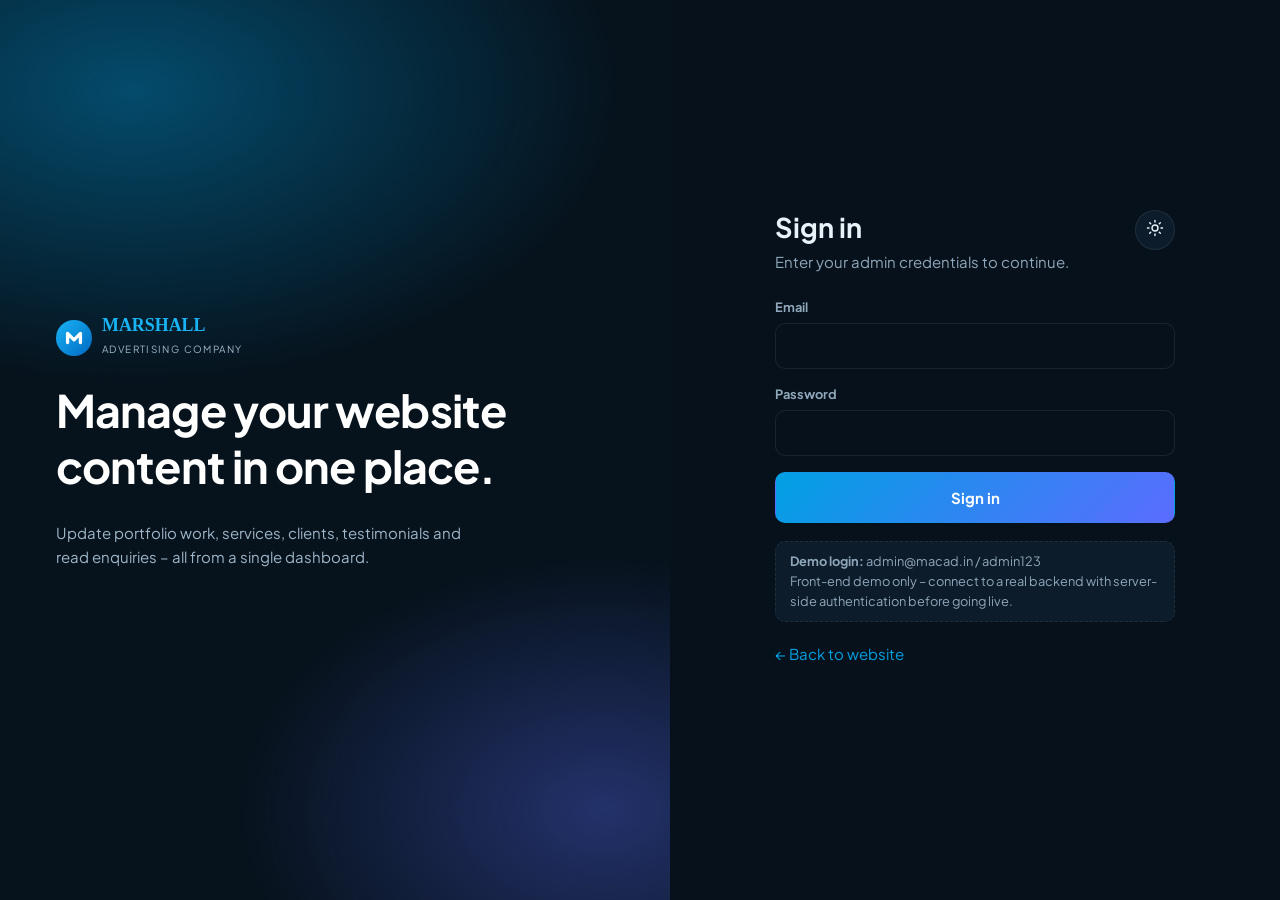
==== admin/index.html @ f879523a "first commit" ====
<!DOCTYPE html>
<html lang="en" data-theme="dark">
<head>
  <meta charset="utf-8">
  <meta name="viewport" content="width=device-width, initial-scale=1">
  <meta name="robots" content="noindex, nofollow">
  <title>Dashboard – Marshall Admin</title>
  <link rel="preconnect" href="https://fonts.googleapis.com">
  <link rel="preconnect" href="https://fonts.gstatic.com" crossorigin>
  <link href="https://fonts.googleapis.com/css2?family=Plus+Jakarta+Sans:wght@400;500;600;700;800&display=swap" rel="stylesheet">
  <link rel="stylesheet" href="assets/css/admin.css">
  <script>try{document.documentElement.setAttribute('data-theme',localStorage.getItem('marshall_theme')||'dark')}catch(e){}</script>
</head>
<body data-page="dashboard">
  <div id="app"></div>
  <script src="../assets/js/data.js"></script>
  <script src="assets/js/admin.js"></script>
</body>
</html>
---- admin/assets/css/admin.css ----
/* Marshall Admin Panel styles – same palette as the public site, dark & light */
:root, :root[data-theme="dark"] {
  --bg: #07111b; --panel: #0c1c2b; --panel-2: #112940; --line: rgba(255,255,255,.08);
  --text: #e9f2f9; --muted: #8fa7ba; --accent: #00a0e3; --accent-2: #5b6cff; --gold: #f7b500;
  --ok: #26c281; --warn: #f7b500; --bad: #ff6b7a; --shadow: 0 16px 40px rgba(0,0,0,.35);
  --font: 'Plus Jakarta Sans', 'Inter', system-ui, -apple-system, 'Segoe UI', Roboto, sans-serif;
  --radius: 14px; --side: 252px; color-scheme: dark;
}
:root[data-theme="light"] {
  --bg: #eef4f9; --panel: #ffffff; --panel-2: #f1f6fb; --line: rgba(8,34,54,.1);
  --text: #0a2236; --muted: #587089; --accent: #0088c7; --shadow: 0 14px 34px rgba(10,40,70,.12); color-scheme: light;
}
*, *::before, *::after { box-sizing: border-box; }
html { -webkit-text-size-adjust: 100%; }
body { margin: 0; background: var(--bg); color: var(--text); font-family: var(--font); font-size: 15px; line-height: 1.55; }
a { color: var(--accent); text-decoration: none; }
h1, h2, h3, h4 { margin: 0; line-height: 1.25; }
button, input, select, textarea { font: inherit; color: inherit; }
:focus-visible { outline: 2px solid var(--accent); outline-offset: 2px; }
svg.i { width: 18px; height: 18px; stroke: currentColor; fill: none; stroke-width: 1.9; stroke-linecap: round; stroke-linejoin: round; flex: none; }

/* Layout */
.shell { display: grid; grid-template-columns: var(--side) 1fr; min-height: 100vh; }
.sidebar { position: sticky; top: 0; height: 100vh; background: var(--panel); border-right: 1px solid var(--line); display: flex; flex-direction: column; padding: 20px 14px; overflow-y: auto; z-index: 60; }
.logo { display: flex; align-items: center; gap: 10px; padding: 4px 10px 22px; color: var(--text); }
.logo-mark { width: 36px; height: 36px; border-radius: 50%; background: linear-gradient(135deg, #19b4f5, #0069c2); display: grid; place-items: center; }
.logo-mark svg { width: 22px; height: 22px; stroke: #fff; fill: none; stroke-width: 3.6; stroke-linecap: round; stroke-linejoin: round; }
.logo b { font-family: Georgia, serif; font-size: 1.12rem; color: var(--accent); display: block; line-height: 1; }
.logo small { font-size: .62rem; letter-spacing: .14em; text-transform: uppercase; color: var(--muted); }
.side-label { font-size: .66rem; letter-spacing: .16em; text-transform: uppercase; color: var(--muted); padding: 16px 12px 6px; }
.side-nav a { display: flex; align-items: center; gap: 12px; padding: 11px 12px; border-radius: 10px; color: var(--muted); font-weight: 600; margin-bottom: 2px; transition: .15s; }
.side-nav a:hover { background: var(--panel-2); color: var(--text); }
.side-nav a.active { background: linear-gradient(135deg, var(--accent), var(--accent-2)); color: #fff; box-shadow: 0 8px 20px rgba(0,160,227,.3); }
.side-nav .badge { margin-left: auto; background: var(--bad); color: #fff; font-size: .68rem; font-weight: 700; padding: 1px 7px; border-radius: 99px; }
.side-foot { margin-top: auto; padding: 14px 12px 0; font-size: .78rem; color: var(--muted); }
.scrim { display: none; position: fixed; inset: 0; background: rgba(0,0,0,.55); z-index: 55; }

.main { min-width: 0; display: flex; flex-direction: column; }
.topbar { position: sticky; top: 0; z-index: 50; display: flex; align-items: center; gap: 12px; padding: 14px 28px; background: color-mix(in srgb, var(--bg) 82%, transparent); backdrop-filter: blur(12px); border-bottom: 1px solid var(--line); }
.tb-search { flex: 1; min-width: 0; max-width: 420px; display: flex; align-items: center; gap: 10px; background: var(--panel); border: 1px solid var(--line); border-radius: 999px; padding: 0 16px; height: 42px; color: var(--muted); }
.tb-search input { flex: 1; min-width: 0; border: 0; background: none; outline: 0; color: var(--text); }
.tb-spacer { flex: 1; }
.ibtn { width: 40px; height: 40px; border-radius: 50%; display: grid; place-items: center; background: var(--panel); border: 1px solid var(--line); cursor: pointer; color: var(--text); position: relative; }
.ibtn:hover { border-color: var(--accent); }
.ibtn.menu { display: none; }
.theme-ico-moon { display: none; }
[data-theme="light"] .theme-ico-sun { display: none; }
[data-theme="light"] .theme-ico-moon { display: block; }
.me { display: flex; align-items: center; gap: 10px; background: var(--panel); border: 1px solid var(--line); border-radius: 999px; padding: 4px 14px 4px 4px; cursor: pointer; position: relative; }
.me .av { width: 32px; height: 32px; border-radius: 50%; background: linear-gradient(135deg, var(--accent), var(--accent-2)); color: #fff; display: grid; place-items: center; font-weight: 700; font-size: .8rem; }
.me span { font-weight: 600; font-size: .85rem; }
.menu-pop { position: absolute; right: 0; top: calc(100% + 8px); background: var(--panel); border: 1px solid var(--line); border-radius: 12px; min-width: 190px; box-shadow: var(--shadow); padding: 6px; display: none; z-index: 70; }
.menu-pop.open { display: block; }
.menu-pop a, .menu-pop button { display: flex; align-items: center; gap: 10px; width: 100%; padding: 10px 12px; background: none; border: 0; border-radius: 8px; color: var(--text); font-weight: 600; cursor: pointer; text-align: left; }
.menu-pop a:hover, .menu-pop button:hover { background: var(--panel-2); }

.content { padding: 28px; max-width: 1400px; width: 100%; }
.page-head { display: flex; flex-wrap: wrap; align-items: center; justify-content: space-between; gap: 14px; margin-bottom: 24px; }
.page-head h1 { font-size: 1.6rem; letter-spacing: -.02em; }
.page-head p { margin: 4px 0 0; color: var(--muted); }

/* Components */
.btn { display: inline-flex; align-items: center; gap: 8px; border: 1px solid transparent; border-radius: 10px; padding: 10px 18px; font-weight: 700; cursor: pointer; background: linear-gradient(135deg, var(--accent), var(--accent-2)); color: #fff; transition: transform .15s, box-shadow .15s; }
.btn:hover { transform: translateY(-1px); box-shadow: 0 8px 18px rgba(0,160,227,.3); }
.btn.sec { background: var(--panel); color: var(--text); border-color: var(--line); }
.btn.sec:hover { border-color: var(--accent); box-shadow: none; }
.btn.danger { background: var(--bad); }
.btn.sm { padding: 6px 12px; font-size: .82rem; border-radius: 8px; }
.card { background: var(--panel); border: 1px solid var(--line); border-radius: var(--radius); padding: 22px; }
.card h3 { font-size: 1rem; margin-bottom: 14px; display: flex; align-items: center; justify-content: space-between; gap: 10px; }
.grid { display: grid; gap: 18px; }
.stats { grid-template-columns: repeat(4, 1fr); margin-bottom: 18px; }
.stat { display: flex; align-items: center; gap: 16px; }
.stat .ico { width: 50px; height: 50px; border-radius: 14px; display: grid; place-items: center; background: rgba(0,160,227,.14); color: var(--accent); }
.stat .ico svg { width: 24px; height: 24px; }
.stat:nth-child(2) .ico { background: rgba(247,181,0,.15); color: var(--gold); }
.stat:nth-child(3) .ico { background: rgba(38,194,129,.15); color: var(--ok); }
.stat:nth-child(4) .ico { background: rgba(255,107,122,.15); color: var(--bad); }
.stat b { font-size: 1.7rem; display: block; line-height: 1.1; }
.stat span { color: var(--muted); font-size: .82rem; }
.two { grid-template-columns: 2fr 1fr; margin-bottom: 18px; }
.two.even { grid-template-columns: 1fr 1fr; }

.bars { display: grid; gap: 14px; }
.bar-row .lbl { display: flex; justify-content: space-between; font-size: .85rem; margin-bottom: 6px; }
.bar { height: 10px; border-radius: 99px; background: var(--panel-2); overflow: hidden; }
.bar i { display: block; height: 100%; border-radius: 99px; background: linear-gradient(90deg, var(--accent), var(--accent-2)); }
.chart { width: 100%; height: 220px; }
.chart text { fill: var(--muted); font-size: 11px; }
.list { display: grid; }
.list-item { display: flex; align-items: center; gap: 12px; padding: 12px 0; border-bottom: 1px solid var(--line); }
.list-item:last-child { border: 0; }
.list-item .av { width: 38px; height: 38px; border-radius: 50%; background: var(--panel-2); display: grid; place-items: center; font-weight: 700; font-size: .8rem; flex: none; }
.list-item .t { min-width: 0; flex: 1; }
.list-item .t b, .list-item .t small { display: block; white-space: nowrap; overflow: hidden; text-overflow: ellipsis; }
.list-item small { color: var(--muted); }
.quick { display: grid; grid-template-columns: repeat(2, 1fr); gap: 10px; }
.quick a { display: flex; align-items: center; gap: 10px; padding: 14px; border-radius: 12px; background: var(--panel-2); border: 1px solid var(--line); color: var(--text); font-weight: 600; font-size: .88rem; }
.quick a:hover { border-color: var(--accent); }
.quick a svg { color: var(--accent); }

/* Table */
.table-card { padding: 0; overflow: hidden; }
.table-tools { display: flex; flex-wrap: wrap; gap: 12px; align-items: center; justify-content: space-between; padding: 16px 20px; border-bottom: 1px solid var(--line); }
.table-tools select, .field input, .field select, .field textarea { background: var(--bg); border: 1px solid var(--line); border-radius: 10px; padding: 10px 12px; outline: 0; width: 100%; }
.table-tools select { width: auto; }
.field input:focus, .field select:focus, .field textarea:focus { border-color: var(--accent); box-shadow: 0 0 0 3px rgba(0,160,227,.15); }
.tw { overflow-x: auto; }
table { width: 100%; border-collapse: collapse; min-width: 640px; }
th { text-align: left; font-size: .72rem; letter-spacing: .1em; text-transform: uppercase; color: var(--muted); padding: 12px 20px; background: var(--panel-2); white-space: nowrap; }
td { padding: 13px 20px; border-top: 1px solid var(--line); vertical-align: middle; }
tr:hover td { background: color-mix(in srgb, var(--panel-2) 60%, transparent); }
.thumb { width: 44px; height: 44px; border-radius: 10px; background: linear-gradient(135deg, hsl(var(--h) 70% 40%), hsl(calc(var(--h) + 40) 70% 20%)); display: grid; place-items: center; font-size: .72rem; font-weight: 700; color: #fff; overflow: hidden; flex: none; }
.thumb img { width: 100%; height: 100%; object-fit: cover; }
.cell { display: flex; align-items: center; gap: 12px; min-width: 0; }
.cell b { font-weight: 600; }
.tag { display: inline-block; padding: 3px 10px; border-radius: 99px; font-size: .74rem; font-weight: 700; background: rgba(0,160,227,.14); color: var(--accent); white-space: nowrap; }
.tag.ok { background: rgba(38,194,129,.15); color: var(--ok); }
.tag.warn { background: rgba(247,181,0,.16); color: var(--warn); }
.acts { display: flex; gap: 6px; justify-content: flex-end; }
.acts button { width: 34px; height: 34px; border-radius: 8px; border: 1px solid var(--line); background: var(--panel); cursor: pointer; display: grid; place-items: center; color: var(--text); }
.acts button:hover { border-color: var(--accent); color: var(--accent); }
.acts button.del:hover { border-color: var(--bad); color: var(--bad); }
.pager { display: flex; flex-wrap: wrap; justify-content: space-between; align-items: center; gap: 10px; padding: 14px 20px; border-top: 1px solid var(--line); color: var(--muted); font-size: .85rem; }
.pager div { display: flex; gap: 6px; }
.empty { padding: 48px 20px; text-align: center; color: var(--muted); }

/* Modal */
.modal { position: fixed; inset: 0; z-index: 100; display: none; align-items: center; justify-content: center; padding: 16px; background: rgba(2,10,18,.65); backdrop-filter: blur(4px); }
.modal.open { display: flex; }
.modal-box { width: min(100%, 540px); max-height: 92vh; overflow: auto; background: var(--panel); border: 1px solid var(--line); border-radius: 16px; box-shadow: var(--shadow); }
.modal-head { display: flex; justify-content: space-between; align-items: center; padding: 18px 22px; border-bottom: 1px solid var(--line); }
.modal-body { padding: 22px; display: grid; gap: 16px; }
.modal-foot { display: flex; justify-content: flex-end; gap: 10px; padding: 16px 22px; border-top: 1px solid var(--line); }
.field label { display: block; font-size: .8rem; font-weight: 700; color: var(--muted); margin-bottom: 6px; }
.field textarea { min-height: 110px; resize: vertical; }
.field .hint { font-size: .75rem; color: var(--muted); margin-top: 4px; }
.check { display: flex; align-items: center; gap: 10px; }
.check input { width: auto; }

/* Messages */
.mail { display: grid; grid-template-columns: 360px 1fr; min-height: 520px; padding: 0; overflow: hidden; }
.mail-list { border-right: 1px solid var(--line); overflow-y: auto; max-height: 70vh; }
.mail-item { display: block; width: 100%; text-align: left; background: none; border: 0; border-bottom: 1px solid var(--line); padding: 14px 18px; cursor: pointer; }
.mail-item:hover, .mail-item.sel { background: var(--panel-2); }
.mail-item.unread b::before { content: ''; display: inline-block; width: 8px; height: 8px; border-radius: 50%; background: var(--accent); margin-right: 8px; }
.mail-item small { display: block; color: var(--muted); white-space: nowrap; overflow: hidden; text-overflow: ellipsis; }
.mail-view { padding: 26px; }
.mail-view .meta { color: var(--muted); font-size: .88rem; display: grid; gap: 2px; margin: 12px 0 20px; }
.mail-view .body { white-space: pre-wrap; background: var(--panel-2); border-radius: 12px; padding: 18px; }

/* Login */
.login-wrap { min-height: 100vh; display: grid; grid-template-columns: 1.1fr 1fr; }
.login-art { background: radial-gradient(700px 420px at 20% 10%, rgba(0,160,227,.4), transparent 70%), radial-gradient(520px 360px at 90% 90%, rgba(91,108,255,.35), transparent 70%), #06121c; color: #fff; display: flex; flex-direction: column; justify-content: center; padding: 56px; }
.login-art h2 { font-size: clamp(1.8rem, 3.6vw, 2.8rem); letter-spacing: -.02em; margin: 24px 0 12px; }
.login-art p { color: #9fb6c8; max-width: 38ch; }
.login-form { display: grid; place-items: center; padding: 32px 20px; }
.login-card { width: min(100%, 400px); }
.login-card h1 { font-size: 1.7rem; margin-bottom: 6px; }
.login-card p { color: var(--muted); margin: 0 0 24px; }
.login-card .field { margin-bottom: 16px; }
.login-card .btn { width: 100%; justify-content: center; padding: 13px; }
.err-msg { color: var(--bad); font-size: .85rem; margin: -4px 0 12px; display: none; }
.demo-note { margin-top: 18px; font-size: .8rem; color: var(--muted); background: var(--panel); border: 1px dashed var(--line); padding: 10px 14px; border-radius: 10px; }

.toast { position: fixed; right: 20px; bottom: 20px; z-index: 200; background: var(--ok); color: #fff; padding: 12px 18px; border-radius: 12px; font-weight: 600; box-shadow: var(--shadow); transform: translateY(20px); opacity: 0; transition: .3s; pointer-events: none; max-width: calc(100% - 40px); }
.toast.show { transform: none; opacity: 1; }
.toast.bad { background: var(--bad); }

/* Responsive */
@media (max-width: 1100px) {
  .stats { grid-template-columns: repeat(2, 1fr); }
  .two, .two.even { grid-template-columns: 1fr; }
  .mail { grid-template-columns: 300px 1fr; }
}
@media (max-width: 900px) {
  .shell { grid-template-columns: minmax(0, 1fr); }
  .sidebar { position: fixed; left: 0; top: 0; bottom: 0; width: 270px; transform: translateX(-100%); transition: transform .25s; }
  .sidebar.open { transform: none; box-shadow: var(--shadow); }
  .scrim.open { display: block; }
  .ibtn.menu { display: grid; }
  .topbar, .content { padding-left: 16px; padding-right: 16px; }
  .me span { display: none; }
  .me { padding: 4px; }
  .login-wrap { grid-template-columns: 1fr; }
  .login-art { display: none; }
  .mail { grid-template-columns: 1fr; }
  .mail-list { max-height: 260px; border-right: 0; border-bottom: 1px solid var(--line); }
}
@media (max-width: 600px) {
  .tb-spacer, .topbar > a.ibtn { display: none; }
  .topbar { gap: 8px; }
  .stats { grid-template-columns: 1fr; }
  .quick { grid-template-columns: 1fr; }
  .tb-search { max-width: none; }
  /* tables become stacked cards */
  table { min-width: 0; }
  thead { display: none; }
  tr { display: block; border-top: 1px solid var(--line); padding: 10px 16px; }
  td { display: flex; justify-content: space-between; align-items: center; gap: 12px; border: 0; padding: 6px 0; text-align: right; }
  td::before { content: attr(data-label); font-size: .72rem; text-transform: uppercase; letter-spacing: .08em; color: var(--muted); text-align: left; flex: none; }
  td:first-child { justify-content: flex-start; text-align: left; }
  td:first-child::before { display: none; }
  .page-head .btn { width: 100%; justify-content: center; }
}
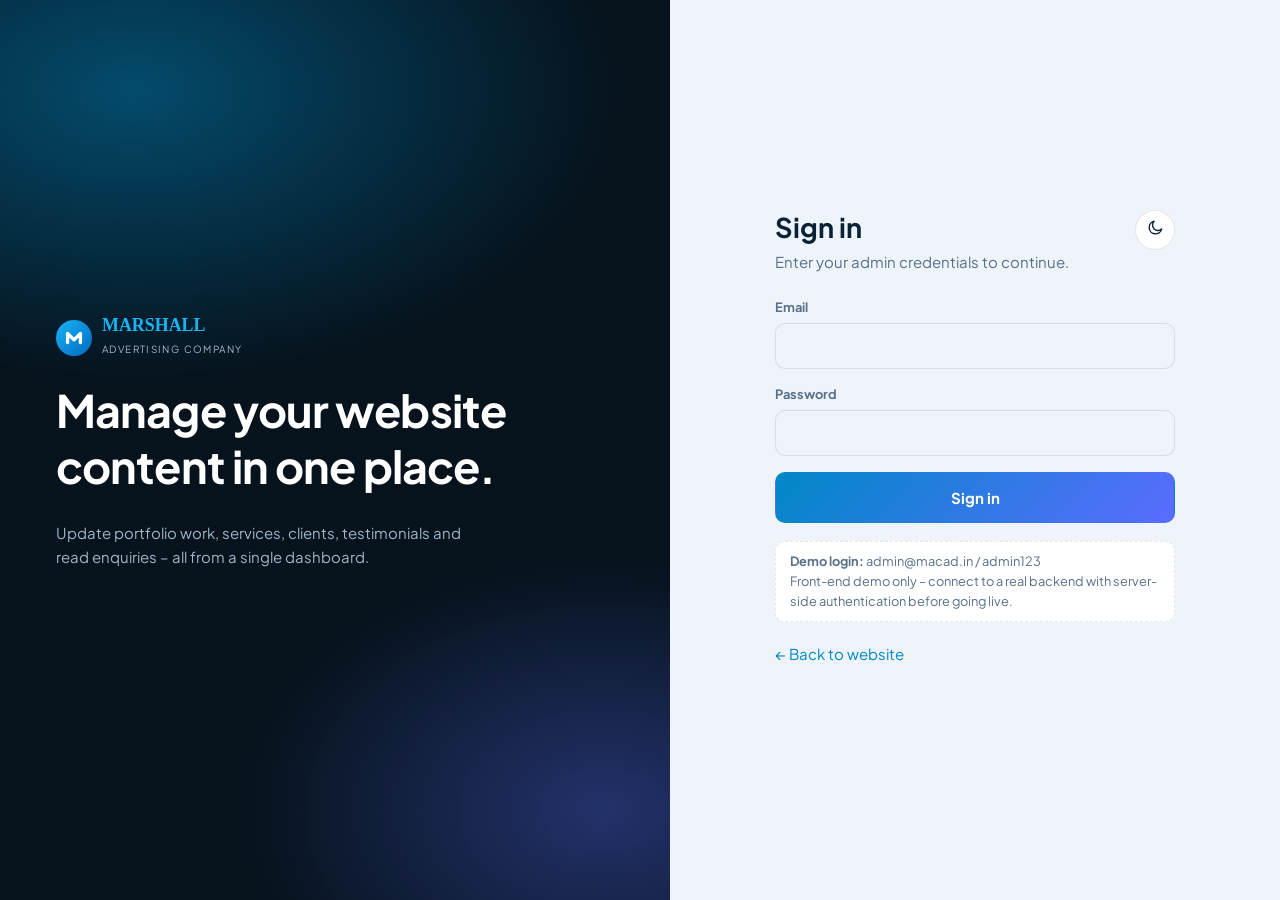
==== commit 732dcccd: "Updated from default dark to default light - final" ====
--- a/admin/index.html
+++ b/admin/index.html
@@ -1,5 +1,5 @@
 <!DOCTYPE html>
-<html lang="en" data-theme="dark">
+<html lang="en" data-theme="light">
 <head>
   <meta charset="utf-8">
   <meta name="viewport" content="width=device-width, initial-scale=1">
@@ -9,7 +9,7 @@
   <link rel="preconnect" href="https://fonts.gstatic.com" crossorigin>
   <link href="https://fonts.googleapis.com/css2?family=Plus+Jakarta+Sans:wght@400;500;600;700;800&display=swap" rel="stylesheet">
   <link rel="stylesheet" href="assets/css/admin.css">
-  <script>try{document.documentElement.setAttribute('data-theme',localStorage.getItem('marshall_theme')||'dark')}catch(e){}</script>
+  <script>try{document.documentElement.setAttribute('data-theme',localStorage.getItem('marshall_theme')||'light')}catch(e){}</script>
 </head>
 <body data-page="dashboard">
   <div id="app"></div>
